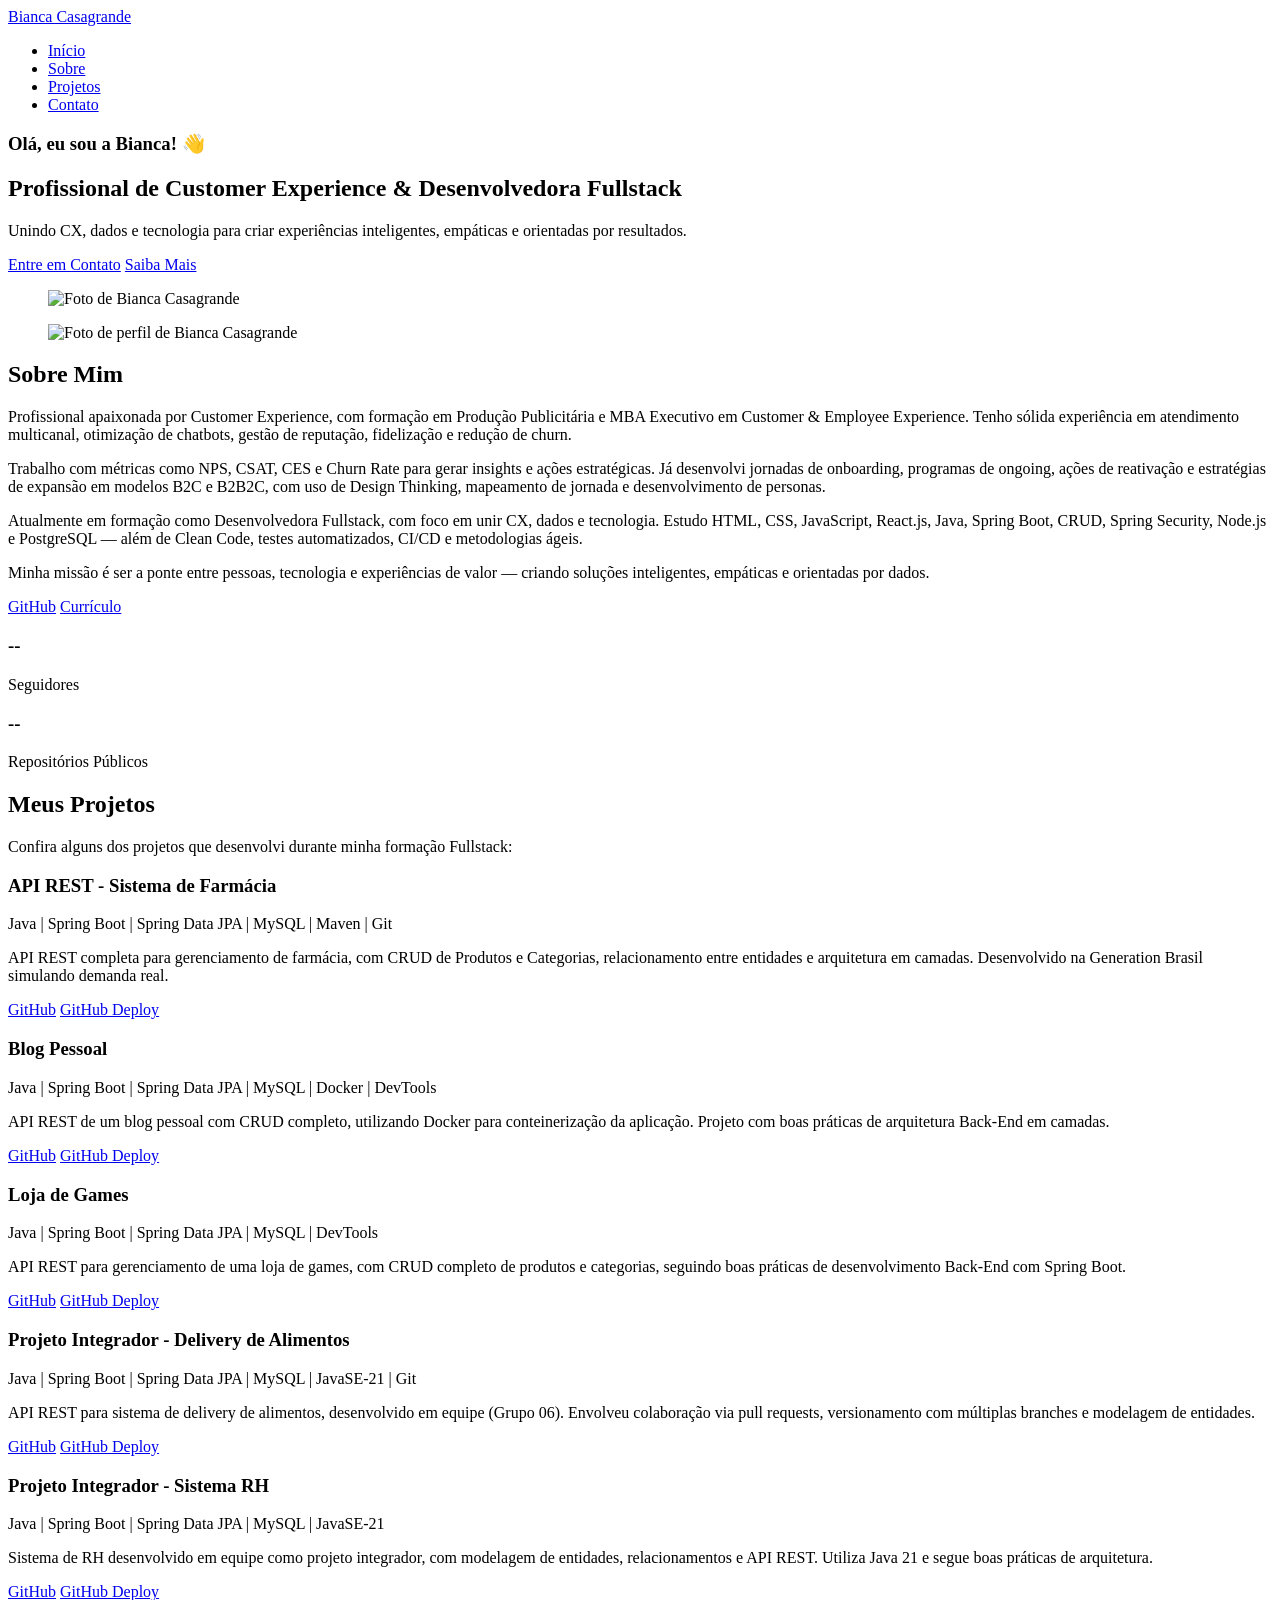
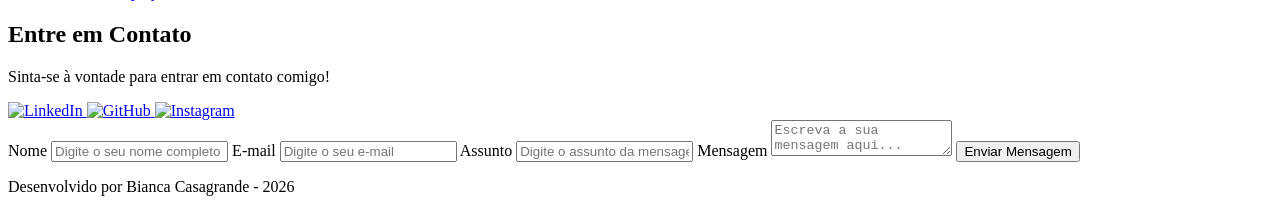
==== index.html @ af5badff "Projeto Portfólio - HTML completo" ====
<!DOCTYPE html>
<html lang="pt-br">

<head>
    <meta charset="UTF-8">
    <meta name="viewport" content="width=device-width, initial-scale=1.0">
    <meta name="author" content="Bianca Casagrande">
    <meta name="description" content="Portfólio de Bianca Casagrande, profissional de Customer Experience e Desenvolvedora Fullstack.">
    <meta name="robots" content="index, follow">
    <link rel="icon" type="image/svg+xml" href="./assets/img/favicon.svg">
    <title>Portfólio - Bianca Casagrande</title>
</head>

<body>

    <!-- Cabeçalho da Página (header) -->
    <header class="menu-container">
        <div>
            <a href="index.html" class="titulo">Bianca Casagrande</a>
            <nav>
                <ul>
                    <li><a href="#hero">Início</a></li>
                    <li><a href="#about">Sobre</a></li>
                    <li><a href="#projects">Projetos</a></li>
                    <li><a href="#contact">Contato</a></li>
                </ul>
            </nav>
        </div>
    </header>

    <!-- Seção Principal da Página (main) -->
    <main>

        <!-- Seção Hero -->
        <section id="hero">
            <article>
                <h1>Olá, eu sou a Bianca! 👋</h1>
                <h2>Profissional de Customer Experience & Desenvolvedora Fullstack</h2>
                <p>Unindo CX, dados e tecnologia para criar experiências inteligentes, empáticas e orientadas por resultados.</p>
                <div>
                    <a href="#contact">Entre em Contato</a>
                    <a href="#about">Saiba Mais</a>
                </div>
            </article>
            <figure>
                <img src="./assets/img/foto.jpg" alt="Foto de Bianca Casagrande">
            </figure>
        </section>

        <!-- Seção About -->
        <section id="about">
            <figure>
                <img src="./assets/img/foto.jpg" alt="Foto de perfil de Bianca Casagrande">
            </figure>
            <article>
                <h2>Sobre Mim</h2>
                <p>
                    Profissional apaixonada por Customer Experience, com formação em Produção Publicitária e MBA Executivo em Customer & Employee Experience. Tenho sólida experiência em atendimento multicanal, otimização de chatbots, gestão de reputação, fidelização e redução de churn.
                </p>
                <p>
                    Trabalho com métricas como NPS, CSAT, CES e Churn Rate para gerar insights e ações estratégicas. Já desenvolvi jornadas de onboarding, programas de ongoing, ações de reativação e estratégias de expansão em modelos B2C e B2B2C, com uso de Design Thinking, mapeamento de jornada e desenvolvimento de personas.
                </p>
                <p>
                    Atualmente em formação como Desenvolvedora Fullstack, com foco em unir CX, dados e tecnologia. Estudo HTML, CSS, JavaScript, React.js, Java, Spring Boot, CRUD, Spring Security, Node.js e PostgreSQL — além de Clean Code, testes automatizados, CI/CD e metodologias ágeis.
                </p>
                <p>
                    Minha missão é ser a ponte entre pessoas, tecnologia e experiências de valor — criando soluções inteligentes, empáticas e orientadas por dados.
                </p>
                <div>
                    <div>
                        <a href="https://github.com/bccasagrande" target="_blank">GitHub</a>
                        <a href="./assets/img/curriculo.pdf" target="_blank">Currículo</a>
                    </div>
                    <div>
                        <div>
                            <h3 id="seguidores">--</h3>
                            <p>Seguidores</p>
                        </div>
                        <div>
                            <h3 id="repositorios">--</h3>
                            <p>Repositórios Públicos</p>
                        </div>
                    </div>
                </div>
            </article>
        </section>

        <!-- Seção Projects -->
        <section id="projects">
            <h2>Meus Projetos</h2>
            <p>Confira alguns dos projetos que desenvolvi durante minha formação Fullstack:</p>
            <div id="carousel">

                <div class="card">
                    <h3>API REST - Sistema de Farmácia</h3>
                    <p>Java | Spring Boot | Spring Data JPA | MySQL | Maven | Git</p>
                    <p>API REST completa para gerenciamento de farmácia, com CRUD de Produtos e Categorias, relacionamento entre entidades e arquitetura em camadas. Desenvolvido na Generation Brasil simulando demanda real.</p>
                    <a href="https://github.com/bccasagrande/projeto_final_bloco_02" target="_blank">GitHub</a>
                    <a href="https://github.com/bccasagrande/projeto_final_bloco_02" target="_blank">GitHub Deploy</a>
                </div>

                <div class="card">
                    <h3>Blog Pessoal</h3>
                    <p>Java | Spring Boot | Spring Data JPA | MySQL | Docker | DevTools</p>
                    <p>API REST de um blog pessoal com CRUD completo, utilizando Docker para conteinerização da aplicação. Projeto com boas práticas de arquitetura Back-End em camadas.</p>
                    <a href="https://github.com/bccasagrande/blogpessoal" target="_blank">GitHub</a>
                    <a href="https://github.com/bccasagrande/blogpessoal" target="_blank">GitHub Deploy</a>
                </div>

                <div class="card">
                    <h3>Loja de Games</h3>
                    <p>Java | Spring Boot | Spring Data JPA | MySQL | DevTools</p>
                    <p>API REST para gerenciamento de uma loja de games, com CRUD completo de produtos e categorias, seguindo boas práticas de desenvolvimento Back-End com Spring Boot.</p>
                    <a href="https://github.com/bccasagrande/lojagames" target="_blank">GitHub</a>
                    <a href="https://github.com/bccasagrande/lojagames" target="_blank">GitHub Deploy</a>
                </div>

                <div class="card">
                    <h3>Projeto Integrador - Delivery de Alimentos</h3>
                    <p>Java | Spring Boot | Spring Data JPA | MySQL | JavaSE-21 | Git</p>
                    <p>API REST para sistema de delivery de alimentos, desenvolvido em equipe (Grupo 06). Envolveu colaboração via pull requests, versionamento com múltiplas branches e modelagem de entidades.</p>
                    <a href="https://github.com/Projeto-Integrador-Grupo-06/delivery" target="_blank">GitHub</a>
                    <a href="https://github.com/Projeto-Integrador-Grupo-06/delivery" target="_blank">GitHub Deploy</a>
                </div>

                <div class="card">
                    <h3>Projeto Integrador - Sistema RH</h3>
                    <p>Java | Spring Boot | Spring Data JPA | MySQL | JavaSE-21</p>
                    <p>Sistema de RH desenvolvido em equipe como projeto integrador, com modelagem de entidades, relacionamentos e API REST. Utiliza Java 21 e segue boas práticas de arquitetura.</p>
                    <a href="https://github.com/Projeto-Integrador-Grupo-06" target="_blank">GitHub</a>
                    <a href="https://github.com/Projeto-Integrador-Grupo-06" target="_blank">GitHub Deploy</a>
                </div>

            </div>
        </section>

        <!-- Seção Contact -->
        <section id="contact">
            <article id="redes_sociais">
                <h2>Entre em Contato</h2>
                <p>Sinta-se à vontade para entrar em contato comigo!</p>
                <div>
                    <a href="https://www.linkedin.com/in/biancacarvalhocasagrande/" target="_blank">
                        <img src="./assets/img/linkedin.svg" alt="LinkedIn">
                    </a>
                    <a href="https://github.com/bccasagrande" target="_blank">
                        <img src="./assets/img/github.svg" alt="GitHub">
                    </a>
                    <a href="https://www.instagram.com/biancaccasagrande/" target="_blank">
                        <img src="./assets/img/instagram.svg" alt="Instagram">
                    </a>
                </div>
            </article>

            <form action="success.html" method="get">
                <label for="nome">Nome</label>
                <input type="text" id="nome" name="nome" placeholder="Digite o seu nome completo" required>

                <label for="email">E-mail</label>
                <input type="email" id="email" name="email" placeholder="Digite o seu e-mail" required>

                <label for="assunto">Assunto</label>
                <input type="text" id="assunto" name="assunto" placeholder="Digite o assunto da mensagem" required>

                <label for="mensagem">Mensagem</label>
                <textarea id="mensagem" name="mensagem" placeholder="Escreva a sua mensagem aqui..." required></textarea>

                <button type="submit">Enviar Mensagem</button>
            </form>
        </section>

    </main>

    <!-- Rodapé da Página (footer) -->
    <footer>
        <p>Desenvolvido por Bianca Casagrande - 2026</p>
    </footer>

</body>

</html>
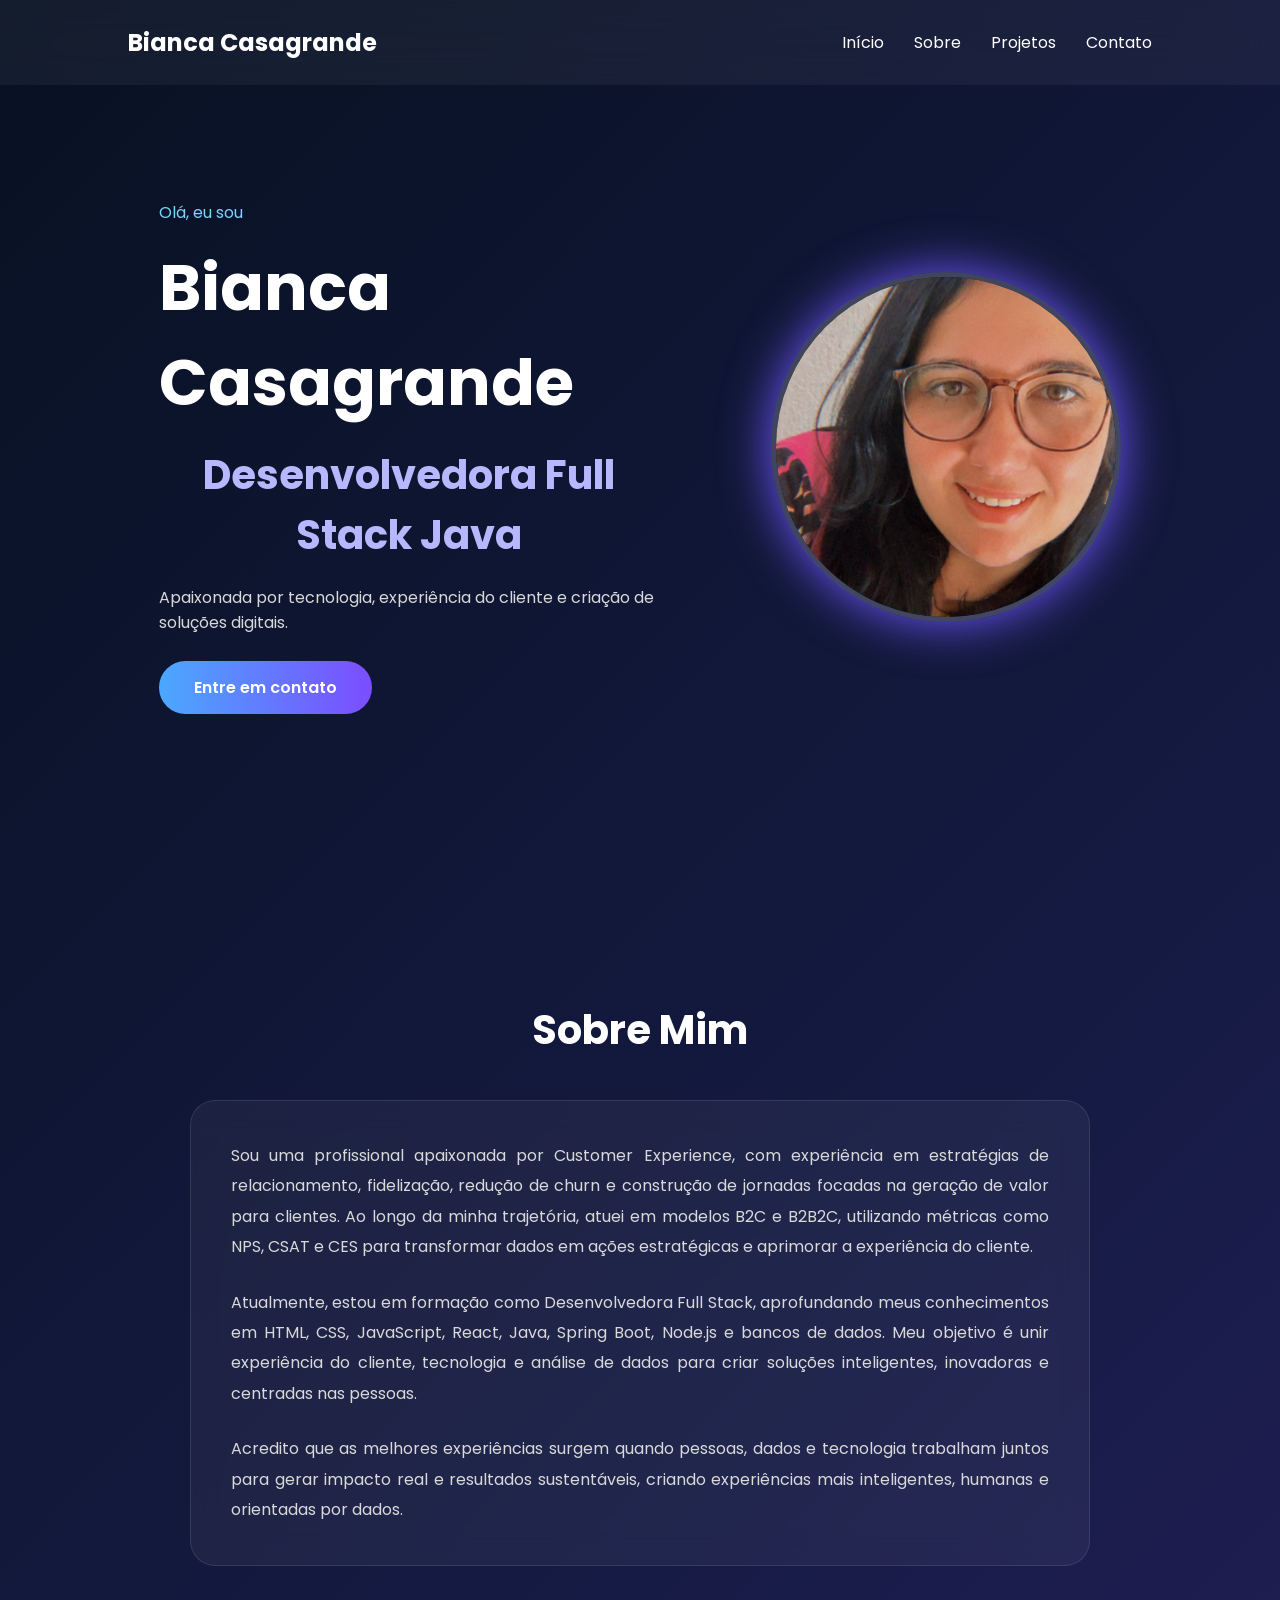
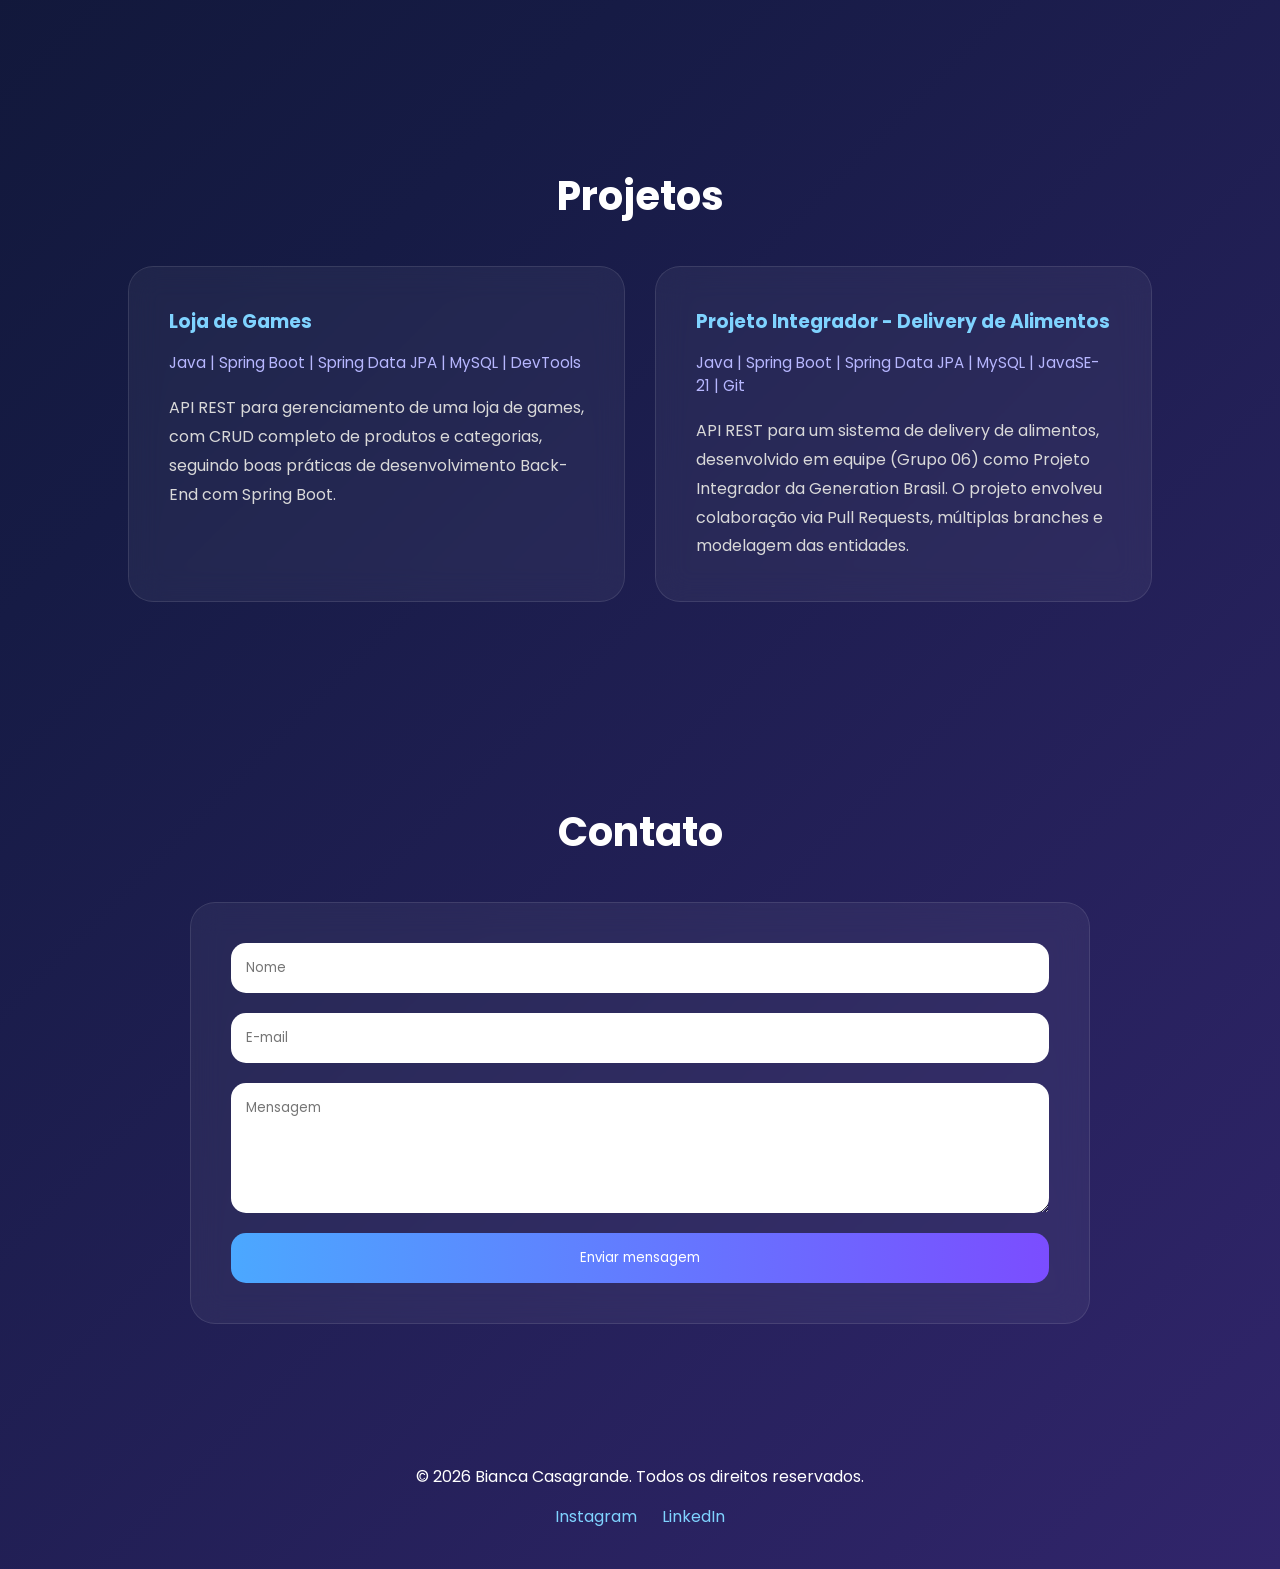
==== commit 26eaac4d: "Atualiza portfólio com nova estrutura, foto e seção de projetos" ====
--- a/index.html
+++ b/index.html
@@ -4,178 +4,179 @@
 <head>
     <meta charset="UTF-8">
     <meta name="viewport" content="width=device-width, initial-scale=1.0">
-    <meta name="author" content="Bianca Casagrande">
-    <meta name="description" content="Portfólio de Bianca Casagrande, profissional de Customer Experience e Desenvolvedora Fullstack.">
-    <meta name="robots" content="index, follow">
-    <link rel="icon" type="image/svg+xml" href="./assets/img/favicon.svg">
-    <title>Portfólio - Bianca Casagrande</title>
+    <title>Bianca Casagrande | Portfólio</title>
+
+    <link rel="stylesheet" href="style.css">
+
+    <link rel="preconnect" href="https://fonts.googleapis.com">
+    <link rel="preconnect" href="https://fonts.gstatic.com" crossorigin>
+    <link href="https://fonts.googleapis.com/css2?family=Poppins:wght@300;400;500;600;700&display=swap"
+        rel="stylesheet">
 </head>
 
 <body>
 
-    <!-- Cabeçalho da Página (header) -->
-    <header class="menu-container">
-        <div>
-            <a href="index.html" class="titulo">Bianca Casagrande</a>
-            <nav>
-                <ul>
-                    <li><a href="#hero">Início</a></li>
-                    <li><a href="#about">Sobre</a></li>
-                    <li><a href="#projects">Projetos</a></li>
-                    <li><a href="#contact">Contato</a></li>
-                </ul>
-            </nav>
+    <header>
+        <div class="logo">
+            Bianca Casagrande
         </div>
+
+        <nav>
+            <a href="#inicio">Início</a>
+            <a href="#sobre">Sobre</a>
+            <a href="#projetos">Projetos</a>
+            <a href="#contato">Contato</a>
+        </nav>
     </header>
 
-    <!-- Seção Principal da Página (main) -->
-    <main>
+    <section id="inicio" class="hero">
 
-        <!-- Seção Hero -->
-        <section id="hero">
-            <article>
-                <h1>Olá, eu sou a Bianca! 👋</h1>
-                <h2>Profissional de Customer Experience & Desenvolvedora Fullstack</h2>
-                <p>Unindo CX, dados e tecnologia para criar experiências inteligentes, empáticas e orientadas por resultados.</p>
-                <div>
-                    <a href="#contact">Entre em Contato</a>
-                    <a href="#about">Saiba Mais</a>
-                </div>
-            </article>
-            <figure>
-                <img src="./assets/img/foto.jpg" alt="Foto de Bianca Casagrande">
-            </figure>
-        </section>
+        <div class="hero-text">
 
-        <!-- Seção About -->
-        <section id="about">
-            <figure>
-                <img src="./assets/img/foto.jpg" alt="Foto de perfil de Bianca Casagrande">
-            </figure>
-            <article>
-                <h2>Sobre Mim</h2>
-                <p>
-                    Profissional apaixonada por Customer Experience, com formação em Produção Publicitária e MBA Executivo em Customer & Employee Experience. Tenho sólida experiência em atendimento multicanal, otimização de chatbots, gestão de reputação, fidelização e redução de churn.
-                </p>
-                <p>
-                    Trabalho com métricas como NPS, CSAT, CES e Churn Rate para gerar insights e ações estratégicas. Já desenvolvi jornadas de onboarding, programas de ongoing, ações de reativação e estratégias de expansão em modelos B2C e B2B2C, com uso de Design Thinking, mapeamento de jornada e desenvolvimento de personas.
-                </p>
-                <p>
-                    Atualmente em formação como Desenvolvedora Fullstack, com foco em unir CX, dados e tecnologia. Estudo HTML, CSS, JavaScript, React.js, Java, Spring Boot, CRUD, Spring Security, Node.js e PostgreSQL — além de Clean Code, testes automatizados, CI/CD e metodologias ágeis.
-                </p>
-                <p>
-                    Minha missão é ser a ponte entre pessoas, tecnologia e experiências de valor — criando soluções inteligentes, empáticas e orientadas por dados.
-                </p>
-                <div>
-                    <div>
-                        <a href="https://github.com/bccasagrande" target="_blank">GitHub</a>
-                        <a href="./assets/img/curriculo.pdf" target="_blank">Currículo</a>
-                    </div>
-                    <div>
-                        <div>
-                            <h3 id="seguidores">--</h3>
-                            <p>Seguidores</p>
-                        </div>
-                        <div>
-                            <h3 id="repositorios">--</h3>
-                            <p>Repositórios Públicos</p>
-                        </div>
-                    </div>
-                </div>
-            </article>
-        </section>
+            <span>Olá, eu sou</span>
 
-        <!-- Seção Projects -->
-        <section id="projects">
-            <h2>Meus Projetos</h2>
-            <p>Confira alguns dos projetos que desenvolvi durante minha formação Fullstack:</p>
-            <div id="carousel">
+            <h1>Bianca Casagrande</h1>
 
-                <div class="card">
-                    <h3>API REST - Sistema de Farmácia</h3>
-                    <p>Java | Spring Boot | Spring Data JPA | MySQL | Maven | Git</p>
-                    <p>API REST completa para gerenciamento de farmácia, com CRUD de Produtos e Categorias, relacionamento entre entidades e arquitetura em camadas. Desenvolvido na Generation Brasil simulando demanda real.</p>
-                    <a href="https://github.com/bccasagrande/projeto_final_bloco_02" target="_blank">GitHub</a>
-                    <a href="https://github.com/bccasagrande/projeto_final_bloco_02" target="_blank">GitHub Deploy</a>
-                </div>
+            <h2>Desenvolvedora Full Stack Java</h2>
 
-                <div class="card">
-                    <h3>Blog Pessoal</h3>
-                    <p>Java | Spring Boot | Spring Data JPA | MySQL | Docker | DevTools</p>
-                    <p>API REST de um blog pessoal com CRUD completo, utilizando Docker para conteinerização da aplicação. Projeto com boas práticas de arquitetura Back-End em camadas.</p>
-                    <a href="https://github.com/bccasagrande/blogpessoal" target="_blank">GitHub</a>
-                    <a href="https://github.com/bccasagrande/blogpessoal" target="_blank">GitHub Deploy</a>
-                </div>
+            <p>
+                Apaixonada por tecnologia, experiência do cliente e criação de soluções digitais.
+            </p>
 
-                <div class="card">
-                    <h3>Loja de Games</h3>
-                    <p>Java | Spring Boot | Spring Data JPA | MySQL | DevTools</p>
-                    <p>API REST para gerenciamento de uma loja de games, com CRUD completo de produtos e categorias, seguindo boas práticas de desenvolvimento Back-End com Spring Boot.</p>
-                    <a href="https://github.com/bccasagrande/lojagames" target="_blank">GitHub</a>
-                    <a href="https://github.com/bccasagrande/lojagames" target="_blank">GitHub Deploy</a>
-                </div>
+            <a href="#contato" class="btn">
+                Entre em contato
+            </a>
 
-                <div class="card">
-                    <h3>Projeto Integrador - Delivery de Alimentos</h3>
-                    <p>Java | Spring Boot | Spring Data JPA | MySQL | JavaSE-21 | Git</p>
-                    <p>API REST para sistema de delivery de alimentos, desenvolvido em equipe (Grupo 06). Envolveu colaboração via pull requests, versionamento com múltiplas branches e modelagem de entidades.</p>
-                    <a href="https://github.com/Projeto-Integrador-Grupo-06/delivery" target="_blank">GitHub</a>
-                    <a href="https://github.com/Projeto-Integrador-Grupo-06/delivery" target="_blank">GitHub Deploy</a>
-                </div>
+        </div>
 
-                <div class="card">
-                    <h3>Projeto Integrador - Sistema RH</h3>
-                    <p>Java | Spring Boot | Spring Data JPA | MySQL | JavaSE-21</p>
-                    <p>Sistema de RH desenvolvido em equipe como projeto integrador, com modelagem de entidades, relacionamentos e API REST. Utiliza Java 21 e segue boas práticas de arquitetura.</p>
-                    <a href="https://github.com/Projeto-Integrador-Grupo-06" target="_blank">GitHub</a>
-                    <a href="https://github.com/Projeto-Integrador-Grupo-06" target="_blank">GitHub Deploy</a>
-                </div>
+        <div class="hero-image">
+            <img src="foto.jpg" alt="Foto Bianca Casagrande">
+        </div>
 
-            </div>
-        </section>
+    </section>
 
-        <!-- Seção Contact -->
-        <section id="contact">
-            <article id="redes_sociais">
-                <h2>Entre em Contato</h2>
-                <p>Sinta-se à vontade para entrar em contato comigo!</p>
-                <div>
-                    <a href="https://www.linkedin.com/in/biancacarvalhocasagrande/" target="_blank">
-                        <img src="./assets/img/linkedin.svg" alt="LinkedIn">
-                    </a>
-                    <a href="https://github.com/bccasagrande" target="_blank">
-                        <img src="./assets/img/github.svg" alt="GitHub">
-                    </a>
-                    <a href="https://www.instagram.com/biancaccasagrande/" target="_blank">
-                        <img src="./assets/img/instagram.svg" alt="Instagram">
-                    </a>
-                </div>
-            </article>
+   <section id="sobre">
 
-            <form action="success.html" method="get">
-                <label for="nome">Nome</label>
-                <input type="text" id="nome" name="nome" placeholder="Digite o seu nome completo" required>
+    <h2>Sobre Mim</h2>
 
-                <label for="email">E-mail</label>
-                <input type="email" id="email" name="email" placeholder="Digite o seu e-mail" required>
+    <div class="card">
 
-                <label for="assunto">Assunto</label>
-                <input type="text" id="assunto" name="assunto" placeholder="Digite o assunto da mensagem" required>
+        <p>
+        Sou uma profissional apaixonada por Customer Experience, com experiência em estratégias de relacionamento, fidelização, redução de churn e construção de jornadas focadas na geração de valor para clientes. Ao longo da minha trajetória, atuei em modelos B2C e B2B2C, utilizando métricas como NPS, CSAT e CES para transformar dados em ações estratégicas e aprimorar a experiência do cliente.
+        </p>
 
-                <label for="mensagem">Mensagem</label>
-                <textarea id="mensagem" name="mensagem" placeholder="Escreva a sua mensagem aqui..." required></textarea>
+        <p>
+        Atualmente, estou em formação como Desenvolvedora Full Stack, aprofundando meus conhecimentos em HTML, CSS, JavaScript, React, Java, Spring Boot, Node.js e bancos de dados. Meu objetivo é unir experiência do cliente, tecnologia e análise de dados para criar soluções inteligentes, inovadoras e centradas nas pessoas.
+        </p>
 
-                <button type="submit">Enviar Mensagem</button>
+         <p>
+        Acredito que as melhores experiências surgem quando pessoas, dados e tecnologia trabalham juntos para gerar impacto real e resultados sustentáveis, criando experiências mais inteligentes, humanas e orientadas por dados.
+        </p>
+
+    </div>
+
+</section>
+
+
+<section id="projetos">
+
+    <h2>Projetos</h2>
+
+    <div class="projects-container">
+
+        <div class="project-card">
+
+            <h3>Loja de Games</h3>
+
+            <span>
+                Java | Spring Boot | Spring Data JPA | MySQL | DevTools
+            </span>
+
+            <p>
+                API REST para gerenciamento de uma loja de games, com CRUD completo de produtos e categorias, seguindo boas práticas de desenvolvimento Back-End com Spring Boot.
+            </p>
+
+        </div>
+
+
+        <div class="project-card">
+
+            <h3>Projeto Integrador - Delivery de Alimentos</h3>
+
+            <span>
+                Java | Spring Boot | Spring Data JPA | MySQL | JavaSE-21 | Git
+            </span>
+
+            <p>
+                API REST para um sistema de delivery de alimentos, desenvolvido em equipe (Grupo 06) como Projeto Integrador da Generation Brasil. O projeto envolveu colaboração via Pull Requests, múltiplas branches e modelagem das entidades.
+            </p>
+
+        </div>
+
+    </div>
+
+</section>
+
+</div>
+
+    </div>
+
+    </section>
+
+    <section id="contato">
+
+        <h2>Contato</h2>
+
+        <div class="card">
+
+            <form action="success.html">
+
+                <input type="text" placeholder="Nome" required>
+
+                <input type="email" placeholder="E-mail" required>
+
+                <textarea rows="5" placeholder="Mensagem"></textarea>
+
+                <button type="submit">
+                    Enviar mensagem
+                </button>
+
             </form>
-        </section>
 
-    </main>
+        </div>
 
-    <!-- Rodapé da Página (footer) -->
+    </section>
+
     <footer>
-        <p>Desenvolvido por Bianca Casagrande - 2026</p>
-    </footer>
+
+    <p>
+        © 2026 Bianca Casagrande. Todos os direitos reservados.
+    </p>
+
+    <div class="social-links">
+
+        <a
+            href="https://www.instagram.com/bianccasagrande/"
+            target="_blank">
+
+            Instagram
+
+        </a>
+
+        <a
+            href="https://www.linkedin.com/in/biancacarvalhocasagrande/"
+            target="_blank">
+
+            LinkedIn
+
+        </a>
+
+    </div>
+
+</footer>
+
 
 </body>
 
 </html>
+
--- a/style.css
+++ b/style.css
@@ -0,0 +1,232 @@
+*{
+    margin:0;
+    padding:0;
+    box-sizing:border-box;
+    font-family:'Poppins',sans-serif;
+}
+
+body{
+    background:linear-gradient(135deg,#081122,#161b45,#31256b);
+    color:white;
+}
+
+header{
+    display:flex;
+    justify-content:space-between;
+    align-items:center;
+    padding:25px 10%;
+    position:fixed;
+    width:100%;
+    backdrop-filter:blur(20px);
+    background:rgba(255,255,255,.05);
+}
+
+.logo{
+    font-size:1.5rem;
+    font-weight:700;
+}
+
+nav{
+    display:flex;
+    gap:30px;
+}
+
+nav a{
+    text-decoration:none;
+    color:white;
+    transition:.3s;
+}
+
+nav a:hover{
+    color:#7fd3ff;
+}
+
+.hero{
+    min-height:100vh;
+    display:flex;
+    align-items:center;
+    justify-content:space-around;
+    padding:0 10%;
+    gap:50px;
+}
+
+.hero-text{
+    max-width:500px;
+}
+
+.hero-text span{
+    color:#7fd3ff;
+}
+
+.hero-text h1{
+    font-size:4rem;
+    margin:15px 0;
+}
+
+.hero-text h2{
+    color:#b7b7ff;
+    margin-bottom:20px;
+}
+
+.hero-text p{
+    color:#d9d9d9;
+    margin-bottom:40px;
+}
+
+.btn{
+    text-decoration:none;
+    background:linear-gradient(90deg,#4ba8ff,#7b4dff);
+    padding:15px 35px;
+    border-radius:50px;
+    color:white;
+    font-weight:600;
+}
+
+.hero-image img{
+    width:350px;
+    height:350px;
+    object-fit:cover;
+    border-radius:50%;
+    border:5px solid rgba(255,255,255,.2);
+    box-shadow:0 0 50px #6f59ff;
+}
+
+section{
+    padding:100px 10%;
+}
+
+section h2{
+    text-align:center;
+    margin-bottom:40px;
+    font-size:2.5rem;
+}
+
+.card{
+    max-width:900px;
+    margin:auto;
+    background:rgba(255,255,255,.05);
+    border:1px solid rgba(255,255,255,.1);
+    backdrop-filter:blur(15px);
+    padding:40px;
+    border-radius:25px;
+}
+
+form{
+    display:flex;
+    flex-direction:column;
+    gap:20px;
+}
+
+input,
+textarea{
+    padding:15px;
+    border:none;
+    border-radius:15px;
+    outline:none;
+}
+
+button{
+    background:linear-gradient(90deg,#4ba8ff,#7b4dff);
+    border:none;
+    color:white;
+    padding:15px;
+    border-radius:15px;
+    cursor:pointer;
+}
+
+footer{
+    text-align:center;
+    padding:40px;
+}
+
+.success-page{
+    min-height:100vh;
+    display:flex;
+    justify-content:center;
+    align-items:center;
+}
+
+.success-card{
+    width:600px;
+    text-align:center;
+    padding:60px;
+    border-radius:30px;
+    background:rgba(255,255,255,.05);
+    border:1px solid rgba(255,255,255,.1);
+    backdrop-filter:blur(20px);
+}
+
+.success-card h1{
+    margin-bottom:20px;
+}
+
+.success-card p{
+    margin-bottom:40px;
+}
+
+/* PROJETOS */
+
+.projects-container{
+    display:grid;
+    grid-template-columns:repeat(auto-fit,minmax(350px,1fr));
+    gap:30px;
+}
+
+.project-card{
+    background:rgba(255,255,255,.05);
+    border:1px solid rgba(255,255,255,.1);
+    backdrop-filter:blur(15px);
+    padding:40px;
+    border-radius:25px;
+    transition:.4s;
+}
+
+.project-card:hover{
+    transform:translateY(-10px);
+    box-shadow:0 15px 40px rgba(123,77,255,.3);
+}
+
+.project-card h3{
+    color:#7fd3ff;
+    margin-bottom:15px;
+}
+
+.project-card span{
+    display:block;
+    color:#b7b7ff;
+    margin-bottom:20px;
+    font-size:.95rem;
+}
+
+.project-card p{
+    color:#d9d9d9;
+    line-height:1.8;
+}
+
+.social-links{
+    display:flex;
+    justify-content:center;
+    gap:25px;
+    margin-top:15px;
+}
+
+.social-links a{
+    color:#7fd3ff;
+    text-decoration:none;
+    transition:.3s;
+}
+
+.social-links a:hover{
+    color:white;
+}
+
+.card p{
+    color: #d9d9d9;
+    line-height: 1.9;
+    text-align: justify;
+    margin-bottom: 25px;
+}
+
+.card p:last-child{
+    margin-bottom: 0;
+}
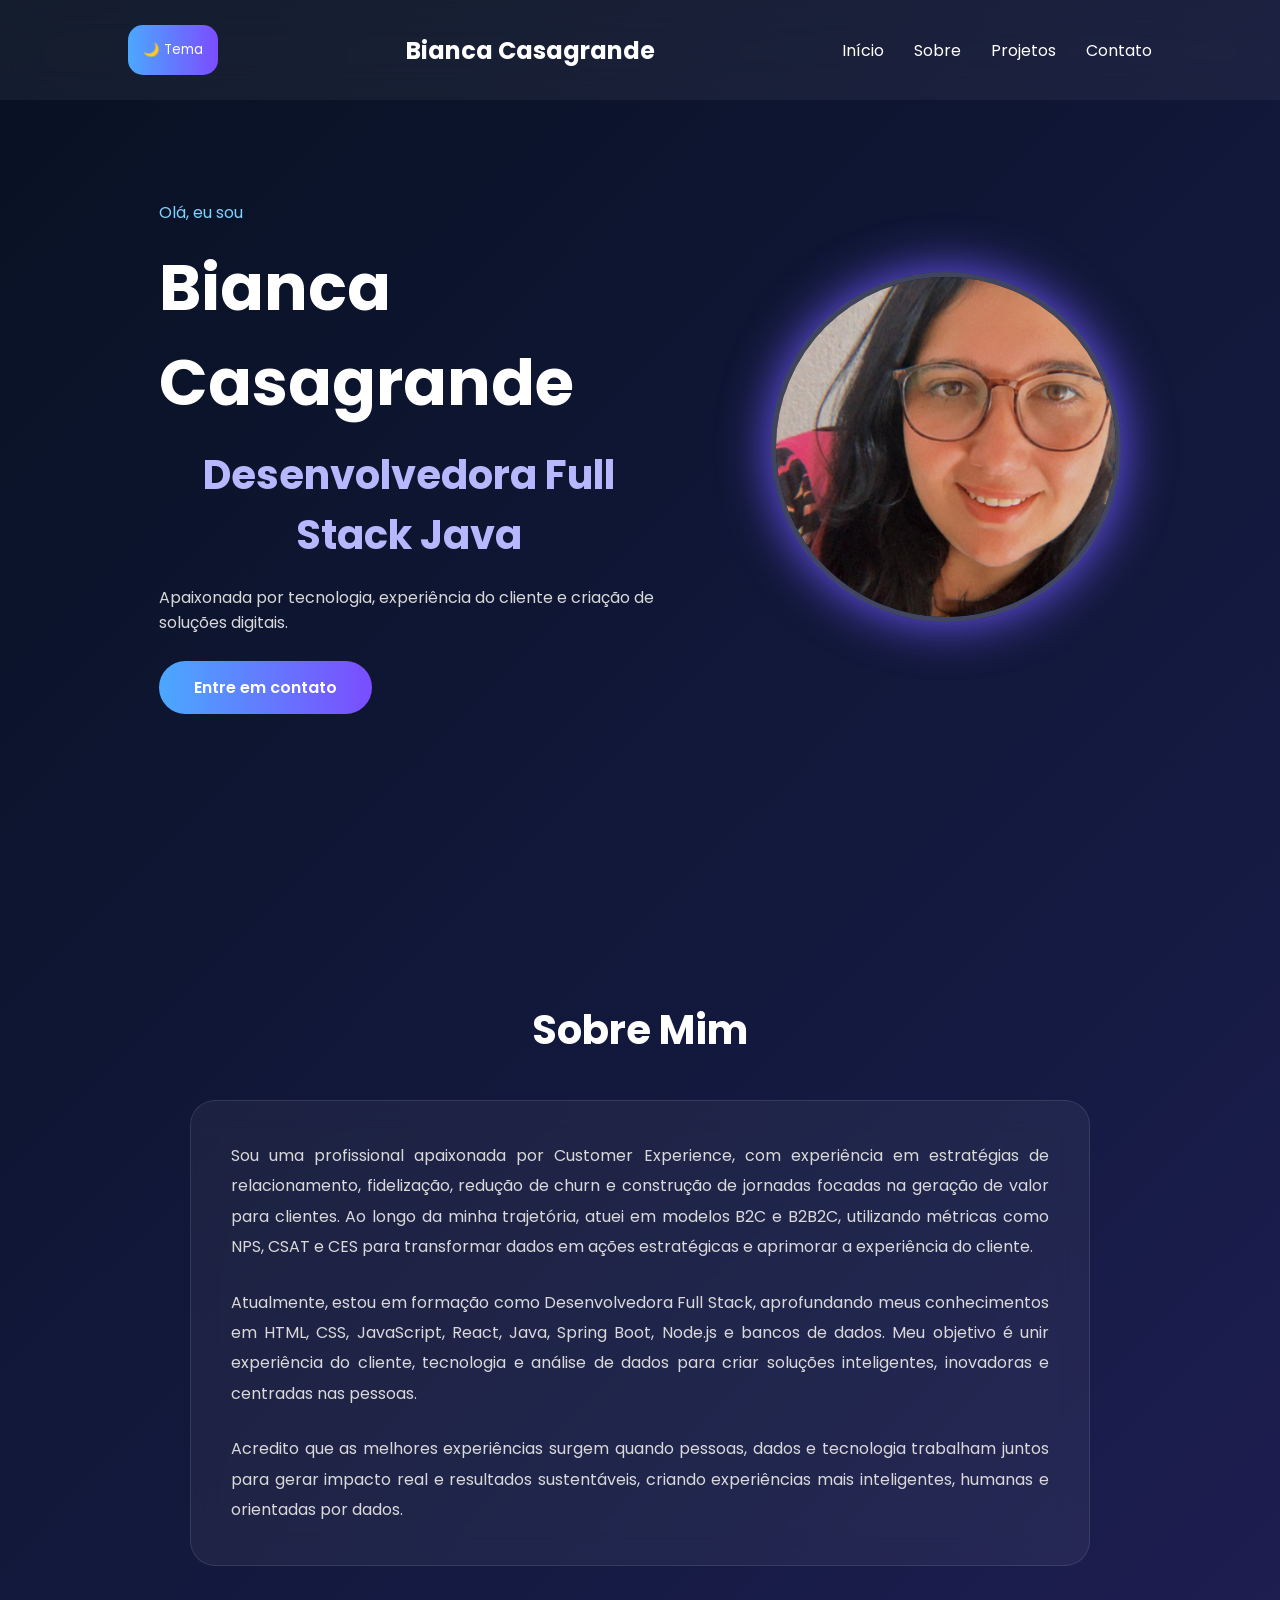
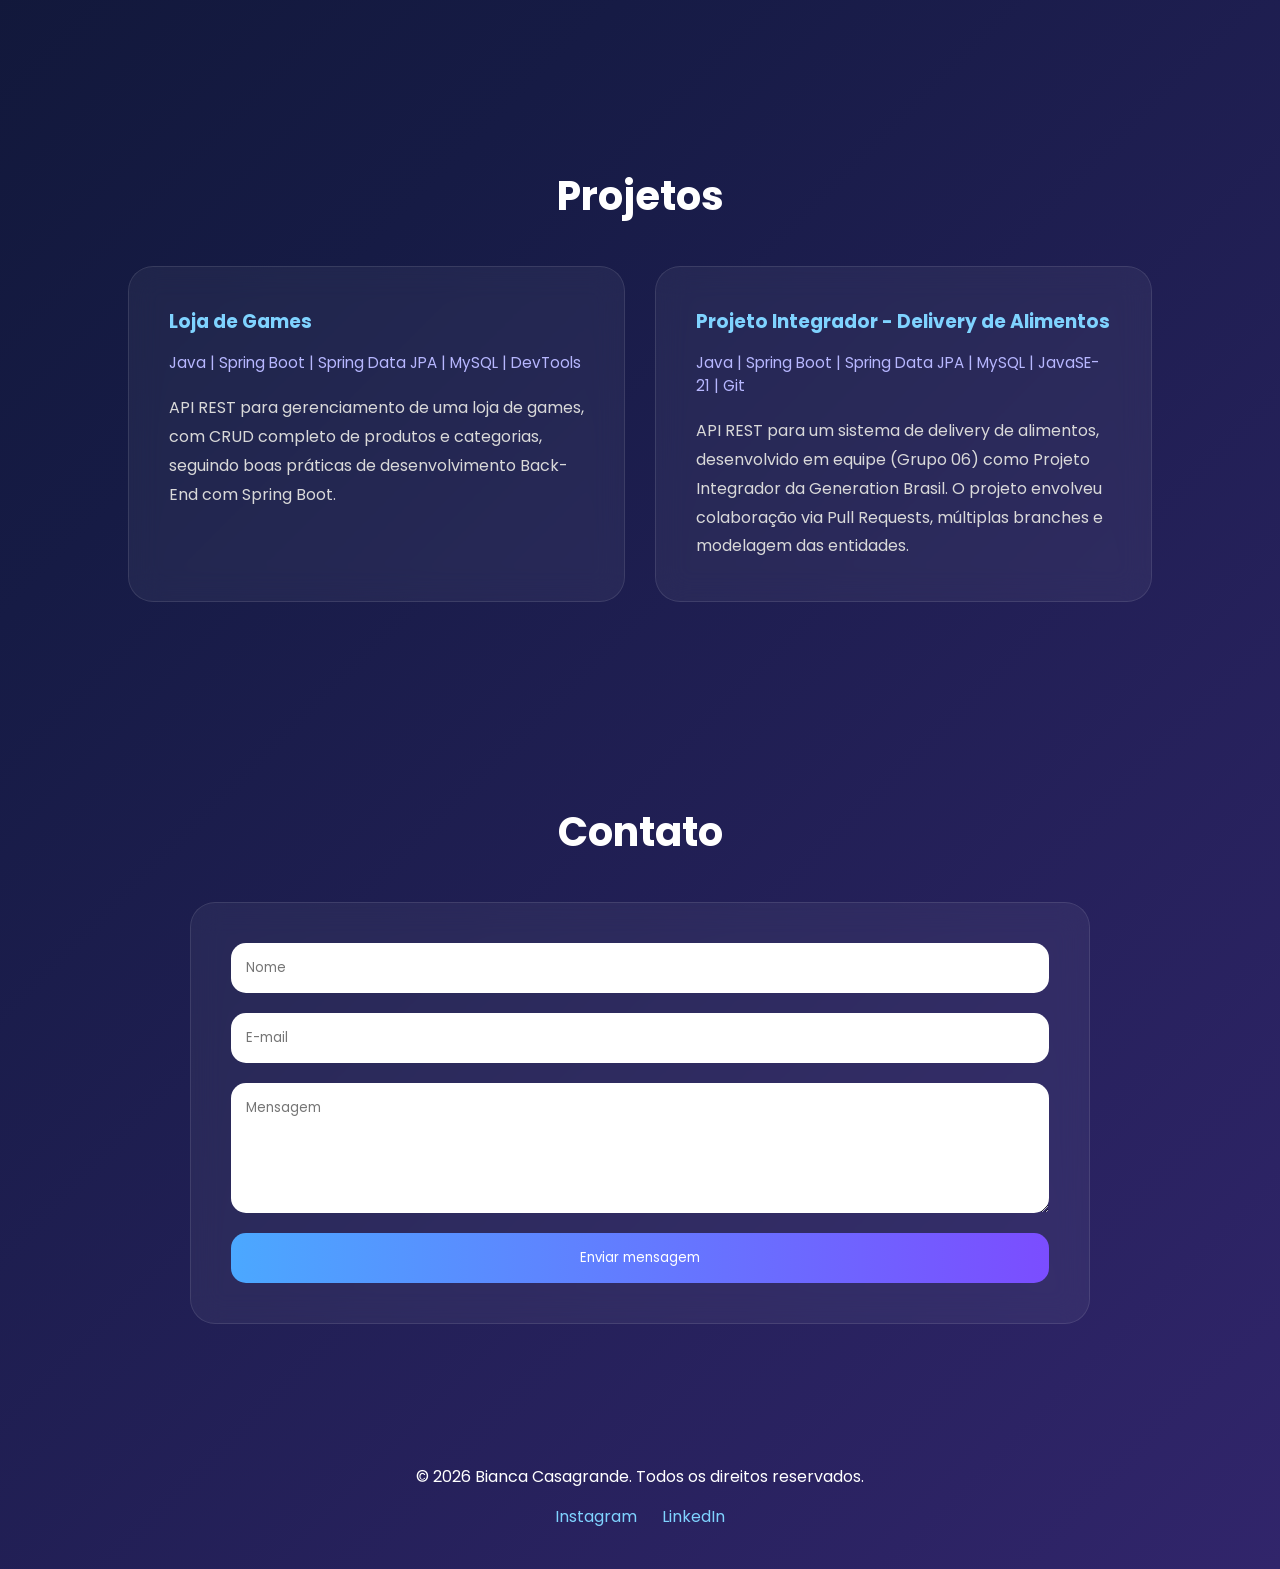
==== commit de03740e: "Adiciona JavaScript e tema claro ao portfólio" ====
--- a/index.html
+++ b/index.html
@@ -17,6 +17,7 @@
 <body>
 
     <header>
+        <button id="tema">🌙 Tema</button>
         <div class="logo">
             Bianca Casagrande
         </div>
@@ -140,6 +141,7 @@
                 <button type="submit">
                     Enviar mensagem
                 </button>
+                <form id="formulario"></form>
 
             </form>
 
@@ -180,3 +182,5 @@
 
 </html>
 
+<script src="script.js"></script>
+</body>
--- a/style.css
+++ b/style.css
@@ -230,3 +230,55 @@
 .card p:last-child{
     margin-bottom: 0;
 }
+
+/* TEMA CLARO */
+
+.light-mode{
+    background: linear-gradient(135deg,#eef3ff,#dbe7ff,#f4f7ff);
+    color: #1f2937;
+}
+
+.light-mode header{
+    background: rgba(255,255,255,.7);
+}
+
+.light-mode nav a{
+    color: #1f2937;
+}
+
+.light-mode .hero-text h2,
+.light-mode .project-card span{
+    color: #5b5bd6;
+}
+
+.light-mode .hero-text p,
+.light-mode .card p,
+.light-mode .project-card p,
+.light-mode footer p{
+    color: #4b5563;
+}
+
+.light-mode .card,
+.light-mode .project-card,
+.light-mode .success-card{
+    background: rgba(255,255,255,.8);
+    border: 1px solid rgba(0,0,0,.1);
+}
+
+.light-mode input,
+.light-mode textarea{
+    background: white;
+    color: #1f2937;
+    border: 1px solid #d1d5db;
+}
+
+.light-mode input::placeholder,
+.light-mode textarea::placeholder{
+    color: #6b7280;
+}
+
+.light-mode .social-links a,
+.light-mode .project-card h3,
+.light-mode .hero-text span{
+    color: #2563eb;
+}
